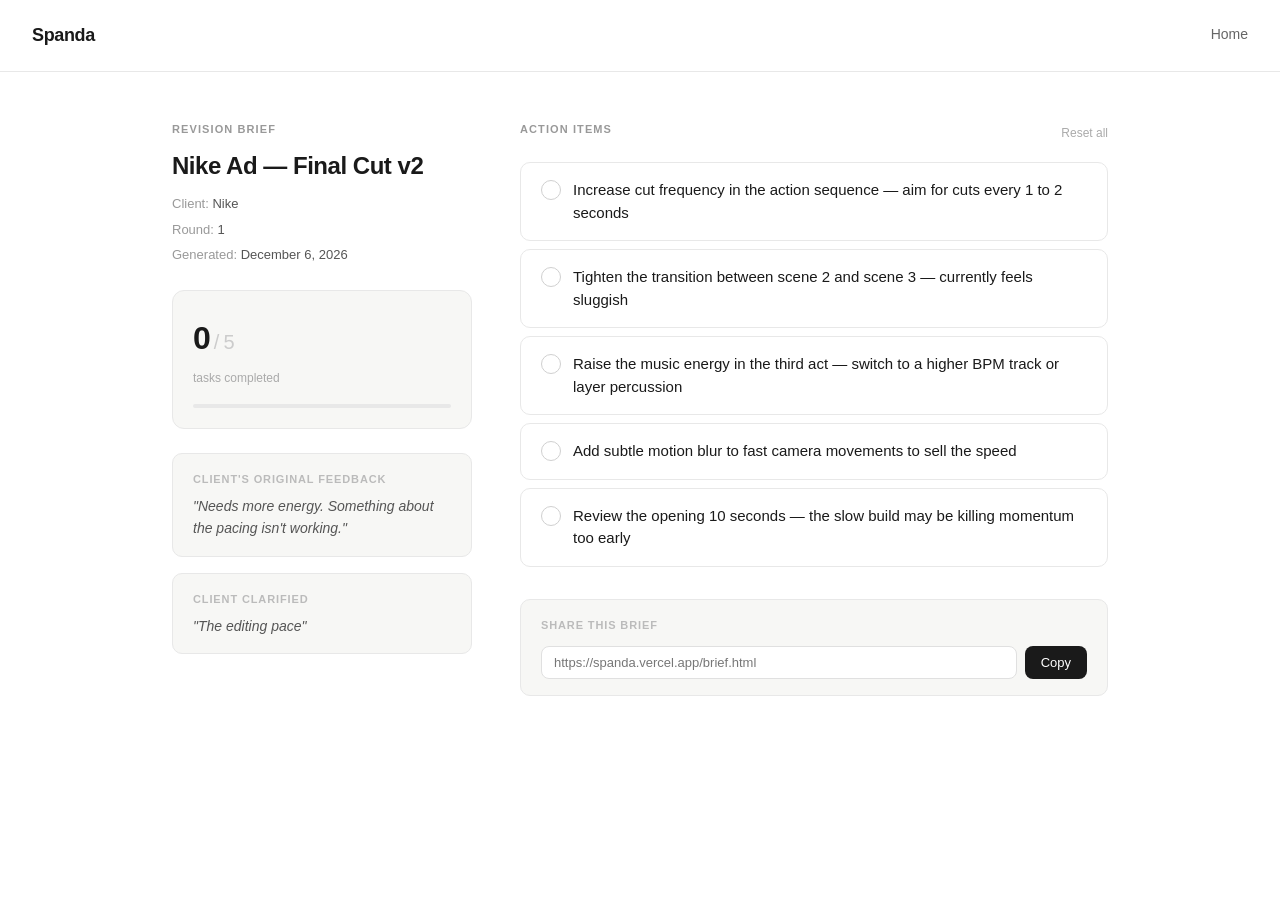
==== brief.html @ 0f5c9bb6 "fix folder structure" ====
<!DOCTYPE html>
<html lang="en">

<head>
  <meta charset="UTF-8">
  <meta name="viewport" content="width=device-width, initial-scale=1.0">
  <title>Revision Brief — Spanda</title>
  <link rel="stylesheet" href="style.css">
  <link rel="stylesheet" href="brief.css">
</head>

<body>

  <!-- HEADER -->
  <header class="site-header">
    <div class="logo">Spanda</div>
    <nav>
      <a href="index.html" class="nav-link">Home</a>
    </nav>
  </header>


  <!-- PAGE BODY -->
  <main class="brief-main">

    <!-- Left: Project info + progress -->
    <div class="brief-left">

      <p class="page-label">Revision brief</p>
      <h1 class="page-title" id="brief-project-name">Nike Ad — Final Cut v2</h1>
      <p class="brief-meta">Client: <span id="brief-client-name">Nike</span></p>
      <p class="brief-meta">Round: <span id="brief-round">1</span></p>
      <p class="brief-meta">Generated: <span id="brief-date"></span></p>

      <!-- Progress ring -->
      <div class="progress-box">
        <div class="progress-numbers">
          <span class="progress-done" id="progress-done">0</span>
          <span class="progress-sep">/</span>
          <span class="progress-total" id="progress-total">0</span>
        </div>
        <p class="progress-label">tasks completed</p>
        <div class="progress-bar-track">
          <div class="progress-bar-fill" id="progress-bar-fill"></div>
        </div>
      </div>

      <!-- Original feedback -->
      <div class="original-feedback-box">
        <p class="original-feedback-label">Client's original feedback</p>
        <p class="original-feedback-text" id="original-feedback-text">
          "Needs more energy. Something about the pacing isn't working."
        </p>
      </div>

      <!-- Client's clarification -->
      <div class="original-feedback-box">
        <p class="original-feedback-label">Client clarified</p>
        <p class="original-feedback-text" id="client-clarification">
          "The editing pace"
        </p>
      </div>

    </div>


    <!-- Right: The task list -->
    <div class="brief-right">

      <div class="tasks-header">
        <p class="page-label">Action items</p>
        <button class="btn-reset" id="reset-btn">Reset all</button>
      </div>

      <!-- Tasks are injected here by JS -->
      <div class="task-list" id="task-list"></div>

      <!-- All done state -->
      <div class="all-done-box" id="all-done-box" style="display:none;">
        <p class="all-done-icon">✓</p>
        <h2 class="all-done-title">All done!</h2>
        <p class="all-done-text">All revision tasks are complete. Time to share the next version with your client.</p>
        <a href="upload.html" class="btn-primary">Upload next version</a>
      </div>

      <!-- Share brief -->
      <div class="share-box">
        <p class="share-label">Share this brief</p>
        <div class="share-row">
          <input
            class="share-input"
            id="share-link"
            type="text"
            value="https://spanda.vercel.app/brief.html"
            readonly
          />
          <button class="btn-copy" id="copy-btn">Copy</button>
        </div>
      </div>

    </div>

  </main>

</body>

<script src="brief.js"></script>

</html>
---- style.css ----
/* ============================================================
   RESET & BASE
   Browsers add their own default styles. This removes them
   so we start from a clean, consistent slate.
   ============================================================ */

* {
  margin: 0;
  padding: 0;
  box-sizing: border-box;
}

body {
  font-family: -apple-system, BlinkMacSystemFont, "Segoe UI", sans-serif;
  font-size: 16px;
  line-height: 1.7;
  color: #1a1a1a;
  background-color: #ffffff;
}

a {
  text-decoration: none;
  color: inherit;
}


/* ============================================================
   HEADER
   ============================================================ */

.site-header {
  display: flex;
  justify-content: space-between;
  align-items: center;
  padding: 1.25rem 2rem;
  border-bottom: 1px solid #e8e8e8;
}

.logo {
  font-size: 18px;
  font-weight: 600;
  letter-spacing: -0.02em;
  color: #1a1a1a;
}

nav {
  display: flex;
  align-items: center;
  gap: 1.5rem;
}

.nav-link {
  font-size: 14px;
  color: #666;
}

.nav-link:hover {
  color: #1a1a1a;
}


/* ============================================================
   BUTTONS
   ============================================================ */

.btn-primary {
  display: inline-block;
  background-color: #1a1a1a;
  color: #ffffff;
  font-size: 14px;
  font-weight: 500;
  padding: 10px 20px;
  border-radius: 8px;
  cursor: pointer;
}

.btn-primary:hover {
  background-color: #333;
}


/* ============================================================
   HERO
   ============================================================ */

.hero {
  text-align: center;
  padding: 5rem 2rem 4rem;
  max-width: 680px;
  margin: 0 auto;
}

.hero-label {
  font-size: 12px;
  font-weight: 600;
  letter-spacing: 0.1em;
  text-transform: uppercase;
  color: #999;
  margin-bottom: 1.25rem;
}

.hero-title {
  font-size: 42px;
  font-weight: 700;
  line-height: 1.2;
  letter-spacing: -0.03em;
  color: #1a1a1a;
  margin-bottom: 1.25rem;
}

.hero-subtitle {
  font-size: 18px;
  color: #555;
  line-height: 1.7;
  margin-bottom: 2rem;
}


/* ============================================================
   DEMO BOX
   ============================================================ */

.demo-section {
  background-color: #f7f7f5;
  padding: 3rem 2rem;
  display: flex;
  justify-content: center;
}

.demo-box {
  background: #ffffff;
  border: 1px solid #e8e8e8;
  border-radius: 12px;
  padding: 2rem;
  max-width: 480px;
  width: 100%;
}

.demo-label {
  font-size: 11px;
  font-weight: 600;
  letter-spacing: 0.1em;
  text-transform: uppercase;
  color: #999;
  margin-bottom: 0.5rem;
}

.demo-quote {
  font-size: 18px;
  color: #1a1a1a;
  font-style: italic;
  margin-bottom: 1.5rem;
}

.demo-question {
  font-size: 15px;
  color: #444;
  margin-bottom: 1rem;
}

.tag-group {
  display: flex;
  flex-wrap: wrap;
  gap: 8px;
}

.tag {
  background: #f0f0ee;
  border: 1px solid #e0e0de;
  border-radius: 6px;
  padding: 6px 14px;
  font-size: 13px;
  color: #333;
  cursor: pointer;
}

.tag:hover {
  background: #e8e8e6;
}


/* ============================================================
   HOW IT WORKS
   ============================================================ */

.how-section {
  padding: 4rem 2rem;
  max-width: 900px;
  margin: 0 auto;
}

.section-label {
  font-size: 11px;
  font-weight: 600;
  letter-spacing: 0.1em;
  text-transform: uppercase;
  color: #999;
  margin-bottom: 2rem;
  text-align: center;
}

.steps-grid {
  display: grid;
  grid-template-columns: repeat(4, 1fr);
  gap: 1rem;
}

.step-card {
  background: #ffffff;
  border: 1px solid #e8e8e8;
  border-radius: 12px;
  padding: 1.5rem;
}

.step-num {
  display: block;
  font-size: 11px;
  font-weight: 600;
  color: #bbb;
  letter-spacing: 0.05em;
  margin-bottom: 0.75rem;
}

.step-title {
  font-size: 15px;
  font-weight: 600;
  color: #1a1a1a;
  margin-bottom: 0.5rem;
}

.step-desc {
  font-size: 13px;
  color: #777;
  line-height: 1.6;
}


/* ============================================================
   REVISION BRIEF
   ============================================================ */

.brief-section {
  background: #f7f7f5;
  padding: 4rem 2rem;
  display: flex;
  flex-direction: column;
  align-items: center;
}

.brief-card {
  background: #ffffff;
  border: 1px solid #e8e8e8;
  border-radius: 12px;
  padding: 2rem;
  max-width: 520px;
  width: 100%;
}

.brief-title {
  font-size: 13px;
  font-weight: 600;
  color: #999;
  text-transform: uppercase;
  letter-spacing: 0.08em;
  margin-bottom: 1.25rem;
}

.brief-list {
  list-style: none;
  padding: 0;
}

.brief-list li {
  font-size: 15px;
  color: #1a1a1a;
  padding: 0.75rem 0;
  padding-left: 1.25rem;
  border-bottom: 1px solid #f0f0ee;
  position: relative;
}

.brief-list li::before {
  content: "→";
  position: absolute;
  left: 0;
  color: #bbb;
}

.brief-list li:last-child {
  border-bottom: none;
}


/* ============================================================
   CTA
   ============================================================ */

.cta-section {
  text-align: center;
  padding: 5rem 2rem;
  max-width: 560px;
  margin: 0 auto;
}

.cta-title {
  font-size: 32px;
  font-weight: 700;
  letter-spacing: -0.02em;
  color: #1a1a1a;
  margin-bottom: 1rem;
}

.cta-subtitle {
  font-size: 16px;
  color: #666;
  margin-bottom: 2rem;
}


/* ============================================================
   FOOTER
   ============================================================ */

.site-footer {
  border-top: 1px solid #e8e8e8;
  padding: 1.5rem 2rem;
  text-align: center;
  font-size: 13px;
  color: #aaa;
}
---- brief.css ----
/* ============================================================
   BRIEF PAGE LAYOUT
   ============================================================ */

.brief-main {
  display: flex;
  gap: 3rem;
  padding: 3rem 2rem;
  max-width: 1000px;
  margin: 0 auto;
}

.brief-left {
  width: 300px;
  flex-shrink: 0;
}

.brief-right {
  flex: 1;
}


/* ============================================================
   PAGE HEADING
   ============================================================ */

.page-label {
  font-size: 11px;
  font-weight: 600;
  letter-spacing: 0.1em;
  text-transform: uppercase;
  color: #999;
  margin-bottom: 0.5rem;
}

.page-title {
  font-size: 24px;
  font-weight: 700;
  letter-spacing: -0.02em;
  color: #1a1a1a;
  margin-bottom: 0.4rem;
}

.brief-meta {
  font-size: 13px;
  color: #999;
  margin-bottom: 0.2rem;
}

.brief-meta span {
  color: #555;
}


/* ============================================================
   PROGRESS BOX
   ============================================================ */

.progress-box {
  background: #f7f7f5;
  border: 1px solid #e8e8e8;
  border-radius: 12px;
  padding: 1.25rem;
  margin: 1.5rem 0;
}

.progress-numbers {
  display: flex;
  align-items: baseline;
  gap: 4px;
  margin-bottom: 2px;
}

.progress-done {
  font-size: 32px;
  font-weight: 700;
  color: #1a1a1a;
  letter-spacing: -0.03em;
}

.progress-sep {
  font-size: 20px;
  color: #ccc;
}

.progress-total {
  font-size: 20px;
  color: #ccc;
}

.progress-label {
  font-size: 12px;
  color: #aaa;
  margin-bottom: 1rem;
}

.progress-bar-track {
  height: 4px;
  background: #e8e8e8;
  border-radius: 4px;
  overflow: hidden;
}

.progress-bar-fill {
  height: 100%;
  background: #1a1a1a;
  border-radius: 4px;
  width: 0%;
  transition: width 0.4s ease;
}


/* ============================================================
   ORIGINAL FEEDBACK
   ============================================================ */

.original-feedback-box {
  background: #f7f7f5;
  border: 1px solid #e8e8e8;
  border-radius: 10px;
  padding: 1rem 1.25rem;
  margin-bottom: 1rem;
}

.original-feedback-label {
  font-size: 11px;
  font-weight: 600;
  letter-spacing: 0.08em;
  text-transform: uppercase;
  color: #bbb;
  margin-bottom: 0.4rem;
}

.original-feedback-text {
  font-size: 14px;
  color: #555;
  font-style: italic;
  line-height: 1.6;
}


/* ============================================================
   TASK LIST
   ============================================================ */

.tasks-header {
  display: flex;
  justify-content: space-between;
  align-items: center;
  margin-bottom: 1rem;
}

.btn-reset {
  font-size: 12px;
  color: #aaa;
  background: none;
  border: none;
  cursor: pointer;
  padding: 0;
}

.btn-reset:hover {
  color: #555;
}

.task-list {
  display: flex;
  flex-direction: column;
  gap: 8px;
  margin-bottom: 2rem;
}

.task-item {
  display: flex;
  align-items: flex-start;
  gap: 12px;
  background: #ffffff;
  border: 1px solid #e8e8e8;
  border-radius: 10px;
  padding: 1rem 1.25rem;
  cursor: pointer;
  transition: border-color 0.15s;
}

.task-item:hover {
  border-color: #ccc;
}

.task-item.completed {
  background: #f7f7f5;
  border-color: #e8e8e8;
}

.task-checkbox {
  width: 20px;
  height: 20px;
  border: 1.5px solid #d0d0d0;
  border-radius: 50%;
  flex-shrink: 0;
  display: flex;
  align-items: center;
  justify-content: center;
  font-size: 11px;
  color: transparent;
  margin-top: 1px;
  transition: all 0.15s;
}

.task-item.completed .task-checkbox {
  background: #1a1a1a;
  border-color: #1a1a1a;
  color: #ffffff;
}

.task-text {
  font-size: 15px;
  color: #1a1a1a;
  line-height: 1.5;
  flex: 1;
}

.task-item.completed .task-text {
  color: #aaa;
  text-decoration: line-through;
}


/* ============================================================
   ALL DONE STATE
   ============================================================ */

.all-done-box {
  text-align: center;
  padding: 2rem;
  background: #f7f7f5;
  border: 1px solid #e8e8e8;
  border-radius: 12px;
  margin-bottom: 2rem;
}

.all-done-icon {
  font-size: 32px;
  margin-bottom: 0.75rem;
}

.all-done-title {
  font-size: 22px;
  font-weight: 700;
  color: #1a1a1a;
  margin-bottom: 0.5rem;
}

.all-done-text {
  font-size: 14px;
  color: #777;
  line-height: 1.6;
  margin-bottom: 1.5rem;
}


/* ============================================================
   SHARE BOX
   ============================================================ */

.share-box {
  background: #f7f7f5;
  border: 1px solid #e8e8e8;
  border-radius: 10px;
  padding: 1rem 1.25rem;
}

.share-label {
  font-size: 11px;
  font-weight: 600;
  letter-spacing: 0.08em;
  text-transform: uppercase;
  color: #bbb;
  margin-bottom: 0.75rem;
}

.share-row {
  display: flex;
  gap: 8px;
}

.share-input {
  flex: 1;
  padding: 8px 12px;
  font-size: 13px;
  color: #777;
  background: #ffffff;
  border: 1px solid #e0e0e0;
  border-radius: 8px;
  outline: none;
  font-family: inherit;
}

.btn-copy {
  padding: 8px 16px;
  font-size: 13px;
  font-weight: 500;
  background: #1a1a1a;
  color: #ffffff;
  border: none;
  border-radius: 8px;
  cursor: pointer;
}

.btn-copy:hover {
  background: #333;
}
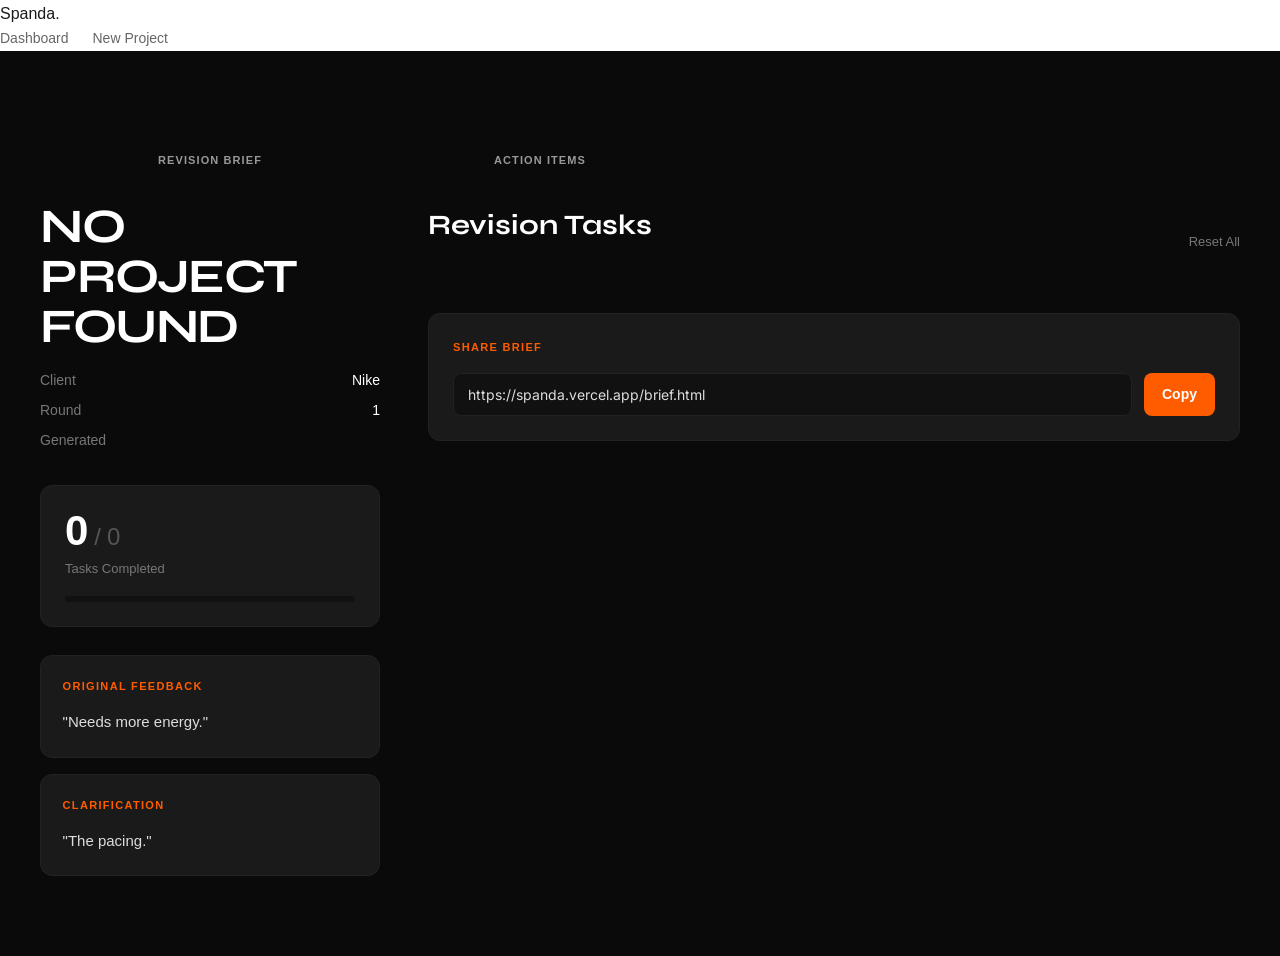
==== commit 20c26f73: "Complete Spanda UI redesign" ====
--- a/brief.html
+++ b/brief.html
@@ -2,108 +2,324 @@
 <html lang="en">
 
 <head>
-  <meta charset="UTF-8">
-  <meta name="viewport" content="width=device-width, initial-scale=1.0">
-  <title>Revision Brief — Spanda</title>
-  <link rel="stylesheet" href="style.css">
-  <link rel="stylesheet" href="brief.css">
+
+    <meta charset="UTF-8">
+    <meta name="viewport" content="width=device-width, initial-scale=1.0">
+
+    <title>Revision Brief — Spanda</title>
+
+    <link rel="preconnect" href="https://fonts.googleapis.com">
+    <link rel="preconnect" href="https://fonts.gstatic.com" crossorigin>
+
+    <link href="https://fonts.googleapis.com/css2?family=Syne:wght@400;600;700;800&family=Inter:wght@300;400;500;600&display=swap" rel="stylesheet">
+
+    <link rel="stylesheet" href="style.css">
+    <link rel="stylesheet" href="brief.css">
+
 </head>
 
 <body>
 
-  <!-- HEADER -->
-  <header class="site-header">
-    <div class="logo">Spanda</div>
-    <nav>
-      <a href="index.html" class="nav-link">Home</a>
+<header class="header">
+
+    <div class="header-logo">
+        Spanda<span>.</span>
+    </div>
+
+    <nav class="header-nav">
+
+        <a href="dashboard.html" class="nav-link">
+            Dashboard
+        </a>
+
+        <a href="upload.html" class="nav-link">
+            New Project
+        </a>
+
     </nav>
-  </header>
-
-
-  <!-- PAGE BODY -->
-  <main class="brief-main">
-
-    <!-- Left: Project info + progress -->
-    <div class="brief-left">
-
-      <p class="page-label">Revision brief</p>
-      <h1 class="page-title" id="brief-project-name">Nike Ad — Final Cut v2</h1>
-      <p class="brief-meta">Client: <span id="brief-client-name">Nike</span></p>
-      <p class="brief-meta">Round: <span id="brief-round">1</span></p>
-      <p class="brief-meta">Generated: <span id="brief-date"></span></p>
-
-      <!-- Progress ring -->
-      <div class="progress-box">
+
+</header>
+
+
+<main class="brief-main">
+
+<div class="brief-container">
+
+
+<!-- ===========================================================
+LEFT
+=========================================================== -->
+
+<section class="brief-left">
+
+    <p class="section-label">
+        Revision Brief
+    </p>
+
+    <h1
+        class="brief-title"
+        id="brief-project-name">
+
+        Nike Ad — Final Cut v2
+
+    </h1>
+
+    <div class="brief-meta-group">
+
+        <p class="brief-meta">
+
+            Client
+
+            <span id="brief-client-name">
+
+                Nike
+
+            </span>
+
+        </p>
+
+        <p class="brief-meta">
+
+            Round
+
+            <span id="brief-round">
+
+                1
+
+            </span>
+
+        </p>
+
+        <p class="brief-meta">
+
+            Generated
+
+            <span id="brief-date"></span>
+
+        </p>
+
+    </div>
+
+
+    <!-- Progress -->
+
+    <div class="progress-box">
+
         <div class="progress-numbers">
-          <span class="progress-done" id="progress-done">0</span>
-          <span class="progress-sep">/</span>
-          <span class="progress-total" id="progress-total">0</span>
-        </div>
-        <p class="progress-label">tasks completed</p>
+
+            <span
+                class="progress-done"
+                id="progress-done">
+
+                0
+
+            </span>
+
+            <span class="progress-sep">
+                /
+            </span>
+
+            <span
+                class="progress-total"
+                id="progress-total">
+
+                0
+
+            </span>
+
+        </div>
+
+        <p class="progress-label">
+
+            Tasks Completed
+
+        </p>
+
         <div class="progress-bar-track">
-          <div class="progress-bar-fill" id="progress-bar-fill"></div>
-        </div>
-      </div>
-
-      <!-- Original feedback -->
-      <div class="original-feedback-box">
-        <p class="original-feedback-label">Client's original feedback</p>
-        <p class="original-feedback-text" id="original-feedback-text">
-          "Needs more energy. Something about the pacing isn't working."
-        </p>
-      </div>
-
-      <!-- Client's clarification -->
-      <div class="original-feedback-box">
-        <p class="original-feedback-label">Client clarified</p>
-        <p class="original-feedback-text" id="client-clarification">
-          "The editing pace"
-        </p>
-      </div>
-
-    </div>
-
-
-    <!-- Right: The task list -->
-    <div class="brief-right">
-
-      <div class="tasks-header">
-        <p class="page-label">Action items</p>
-        <button class="btn-reset" id="reset-btn">Reset all</button>
-      </div>
-
-      <!-- Tasks are injected here by JS -->
-      <div class="task-list" id="task-list"></div>
-
-      <!-- All done state -->
-      <div class="all-done-box" id="all-done-box" style="display:none;">
-        <p class="all-done-icon">✓</p>
-        <h2 class="all-done-title">All done!</h2>
-        <p class="all-done-text">All revision tasks are complete. Time to share the next version with your client.</p>
-        <a href="upload.html" class="btn-primary">Upload next version</a>
-      </div>
-
-      <!-- Share brief -->
-      <div class="share-box">
-        <p class="share-label">Share this brief</p>
+
+            <div
+                class="progress-bar-fill"
+                id="progress-bar-fill">
+            </div>
+
+        </div>
+
+    </div>
+
+
+
+    <!-- Feedback -->
+
+    <div class="context-card">
+
+        <p class="context-label">
+
+            Original Feedback
+
+        </p>
+
+        <p
+            class="context-text"
+            id="original-feedback-text">
+
+            "Needs more energy."
+
+        </p>
+
+    </div>
+
+
+
+    <!-- Clarification -->
+
+    <div class="context-card">
+
+        <p class="context-label">
+
+            Clarification
+
+        </p>
+
+        <p
+            class="context-text"
+            id="client-clarification">
+
+            "The pacing."
+
+        </p>
+
+    </div>
+
+</section>
+
+
+
+<!-- ===========================================================
+RIGHT
+=========================================================== -->
+
+<section class="brief-right">
+
+    <div class="tasks-header">
+
+        <div>
+
+            <p class="section-label">
+
+                Action Items
+
+            </p>
+
+            <h2 class="tasks-title">
+
+                Revision Tasks
+
+            </h2>
+
+        </div>
+
+        <button
+            class="btn-reset"
+            id="reset-btn">
+
+            Reset All
+
+        </button>
+
+    </div>
+
+
+    <div
+        class="task-list"
+        id="task-list">
+    </div>
+
+
+
+    <!-- Finished -->
+
+    <div
+        class="all-done-box"
+        id="all-done-box"
+        style="display:none;">
+
+        <div class="all-done-icon">
+
+            ✓
+
+        </div>
+
+        <h2 class="all-done-title">
+
+            Revision Complete
+
+        </h2>
+
+        <p class="all-done-text">
+
+            Every task has been completed.
+            You're ready to send the next version to your client.
+
+        </p>
+
+        <a
+            href="upload.html"
+            class="btn-primary">
+
+            Upload Next Version
+
+        </a>
+
+    </div>
+
+
+
+    <!-- Share -->
+
+    <div class="share-box">
+
+        <p class="share-label">
+
+            Share Brief
+
+        </p>
+
         <div class="share-row">
-          <input
-            class="share-input"
-            id="share-link"
-            type="text"
-            value="https://spanda.vercel.app/brief.html"
-            readonly
-          />
-          <button class="btn-copy" id="copy-btn">Copy</button>
-        </div>
-      </div>
-
-    </div>
-
-  </main>
+
+            <input
+
+                class="share-input"
+
+                id="share-link"
+
+                type="text"
+
+                value="https://spanda.vercel.app/brief.html"
+
+                readonly>
+
+            <button
+
+                class="btn-copy"
+
+                id="copy-btn">
+
+                Copy
+
+            </button>
+
+        </div>
+
+    </div>
+
+</section>
+
+</div>
+
+</main>
+
+<script src="brief.js"></script>
 
 </body>
 
-<script src="brief.js"></script>
-
 </html>
--- a/brief.css
+++ b/brief.css
@@ -1,311 +1,617 @@
 /* ============================================================
    BRIEF PAGE LAYOUT
-   ============================================================ */
-
-.brief-main {
-  display: flex;
-  gap: 3rem;
-  padding: 3rem 2rem;
-  max-width: 1000px;
-  margin: 0 auto;
-}
-
-.brief-left {
-  width: 300px;
-  flex-shrink: 0;
-}
-
-.brief-right {
-  flex: 1;
-}
-
-
-/* ============================================================
-   PAGE HEADING
-   ============================================================ */
-
-.page-label {
-  font-size: 11px;
-  font-weight: 600;
-  letter-spacing: 0.1em;
-  text-transform: uppercase;
-  color: #999;
-  margin-bottom: 0.5rem;
-}
-
-.page-title {
-  font-size: 24px;
-  font-weight: 700;
-  letter-spacing: -0.02em;
-  color: #1a1a1a;
-  margin-bottom: 0.4rem;
-}
-
-.brief-meta {
-  font-size: 13px;
-  color: #999;
-  margin-bottom: 0.2rem;
-}
-
-.brief-meta span {
-  color: #555;
-}
-
-
-/* ============================================================
-   PROGRESS BOX
-   ============================================================ */
-
-.progress-box {
-  background: #f7f7f5;
-  border: 1px solid #e8e8e8;
-  border-radius: 12px;
-  padding: 1.25rem;
-  margin: 1.5rem 0;
-}
-
-.progress-numbers {
-  display: flex;
-  align-items: baseline;
-  gap: 4px;
-  margin-bottom: 2px;
-}
-
-.progress-done {
-  font-size: 32px;
-  font-weight: 700;
-  color: #1a1a1a;
-  letter-spacing: -0.03em;
-}
-
-.progress-sep {
-  font-size: 20px;
-  color: #ccc;
-}
-
-.progress-total {
-  font-size: 20px;
-  color: #ccc;
-}
-
-.progress-label {
-  font-size: 12px;
-  color: #aaa;
-  margin-bottom: 1rem;
-}
-
-.progress-bar-track {
-  height: 4px;
-  background: #e8e8e8;
-  border-radius: 4px;
-  overflow: hidden;
-}
-
-.progress-bar-fill {
-  height: 100%;
-  background: #1a1a1a;
-  border-radius: 4px;
-  width: 0%;
-  transition: width 0.4s ease;
-}
-
-
-/* ============================================================
-   ORIGINAL FEEDBACK
-   ============================================================ */
-
-.original-feedback-box {
-  background: #f7f7f5;
-  border: 1px solid #e8e8e8;
-  border-radius: 10px;
-  padding: 1rem 1.25rem;
-  margin-bottom: 1rem;
-}
-
-.original-feedback-label {
-  font-size: 11px;
-  font-weight: 600;
-  letter-spacing: 0.08em;
-  text-transform: uppercase;
-  color: #bbb;
-  margin-bottom: 0.4rem;
-}
-
-.original-feedback-text {
-  font-size: 14px;
-  color: #555;
-  font-style: italic;
-  line-height: 1.6;
-}
-
-
+============================================================ */
+
+.brief-main{
+    background:#0A0A0A;
+    min-height:100vh;
+    padding:100px 2.5rem 4rem;
+}
+
+.brief-container{
+
+    max-width:1200px;
+    margin:auto;
+
+    display:grid;
+    grid-template-columns:340px 1fr;
+    gap:3rem;
+
+    align-items:start;
+
+}
+
+
+/* ============================================================
+   LEFT SIDEBAR
+============================================================ */
+
+.brief-left{
+
+    position:sticky;
+    top:100px;
+
+}
+
+.brief-title{
+
+    font-family:'Syne',sans-serif;
+
+    font-size:clamp(34px,4vw,48px);
+
+    font-weight:700;
+
+    line-height:1.05;
+
+    letter-spacing:-.03em;
+
+    color:#FFFFFF;
+
+    margin-bottom:1rem;
+
+}
+
+.brief-meta-group{
+
+    display:flex;
+    flex-direction:column;
+    gap:.4rem;
+
+    margin-bottom:2rem;
+
+}
+
+.brief-meta{
+
+    display:flex;
+    justify-content:space-between;
+
+    font-size:14px;
+
+    color:#777777;
+
+}
+
+.brief-meta span{
+
+    color:#FFFFFF;
+
+    font-weight:500;
+
+}
+
+
+/* ============================================================
+   PROGRESS
+============================================================ */
+
+.progress-box{
+
+    background:#1A1A1A;
+
+    border:1px solid #222222;
+
+    border-radius:12px;
+
+    padding:1.5rem;
+
+    margin-bottom:1.75rem;
+
+}
+
+.progress-numbers{
+
+    display:flex;
+    align-items:flex-end;
+
+    gap:6px;
+
+    margin-bottom:.35rem;
+
+}
+
+.progress-done{
+
+    font-size:42px;
+
+    font-weight:700;
+
+    color:#FFFFFF;
+
+    line-height:1;
+
+}
+
+.progress-sep,
+.progress-total{
+
+    font-size:24px;
+
+    color:#555555;
+
+    line-height:1.2;
+
+}
+
+.progress-label{
+
+    color:#777777;
+
+    font-size:13px;
+
+    margin-bottom:1rem;
+
+}
+
+.progress-bar-track{
+
+    width:100%;
+    height:6px;
+
+    background:#111111;
+
+    border-radius:999px;
+
+    overflow:hidden;
+
+}
+
+.progress-bar-fill{
+
+    width:0;
+
+    height:100%;
+
+    background:#FF5C00;
+
+    transition:width .35s ease;
+
+}
+
+
+/* ============================================================
+   CONTEXT CARDS
+============================================================ */
+
+.context-card{
+
+    background:#1A1A1A;
+
+    border:1px solid #222222;
+
+    border-radius:12px;
+
+    padding:1.35rem;
+
+    margin-bottom:1rem;
+
+}
+
+.context-label{
+
+    font-size:11px;
+
+    font-weight:600;
+
+    letter-spacing:.12em;
+
+    text-transform:uppercase;
+
+    color:#FF5C00;
+
+    margin-bottom:.75rem;
+
+}
+
+.context-text{
+
+    color:#DDDDDD;
+
+    font-size:15px;
+
+    line-height:1.8;
+
+}
+
+
+/* ============================================================
+   RIGHT PANEL
+============================================================ */
+
+.brief-right{
+
+    min-width:0;
+
+}
+
+
+/* ============================================================
+   TASK HEADER
+============================================================ */
+
+.tasks-header{
+
+    display:flex;
+
+    justify-content:space-between;
+
+    align-items:flex-end;
+
+    gap:2rem;
+
+    margin-bottom:2rem;
+
+}
+
+.tasks-title{
+
+    font-family:'Syne',sans-serif;
+
+    font-size:28px;
+
+    font-weight:700;
+
+    color:#FFFFFF;
+
+    margin-top:.35rem;
+
+}
+
+.btn-reset{
+
+    background:transparent;
+
+    border:none;
+
+    color:#777777;
+
+    font-size:13px;
+
+    cursor:pointer;
+
+    transition:color .18s ease;
+
+}
+
+.btn-reset:hover{
+
+    color:#FF5C00;
+
+}
 /* ============================================================
    TASK LIST
-   ============================================================ */
-
-.tasks-header {
-  display: flex;
-  justify-content: space-between;
-  align-items: center;
-  margin-bottom: 1rem;
-}
-
-.btn-reset {
-  font-size: 12px;
-  color: #aaa;
-  background: none;
-  border: none;
-  cursor: pointer;
-  padding: 0;
-}
-
-.btn-reset:hover {
-  color: #555;
-}
-
-.task-list {
-  display: flex;
-  flex-direction: column;
-  gap: 8px;
-  margin-bottom: 2rem;
-}
-
-.task-item {
-  display: flex;
-  align-items: flex-start;
-  gap: 12px;
-  background: #ffffff;
-  border: 1px solid #e8e8e8;
-  border-radius: 10px;
-  padding: 1rem 1.25rem;
-  cursor: pointer;
-  transition: border-color 0.15s;
-}
-
-.task-item:hover {
-  border-color: #ccc;
-}
-
-.task-item.completed {
-  background: #f7f7f5;
-  border-color: #e8e8e8;
-}
-
-.task-checkbox {
-  width: 20px;
-  height: 20px;
-  border: 1.5px solid #d0d0d0;
-  border-radius: 50%;
-  flex-shrink: 0;
-  display: flex;
-  align-items: center;
-  justify-content: center;
-  font-size: 11px;
-  color: transparent;
-  margin-top: 1px;
-  transition: all 0.15s;
-}
-
-.task-item.completed .task-checkbox {
-  background: #1a1a1a;
-  border-color: #1a1a1a;
-  color: #ffffff;
-}
-
-.task-text {
-  font-size: 15px;
-  color: #1a1a1a;
-  line-height: 1.5;
-  flex: 1;
-}
-
-.task-item.completed .task-text {
-  color: #aaa;
-  text-decoration: line-through;
-}
-
-
-/* ============================================================
-   ALL DONE STATE
-   ============================================================ */
-
-.all-done-box {
-  text-align: center;
-  padding: 2rem;
-  background: #f7f7f5;
-  border: 1px solid #e8e8e8;
-  border-radius: 12px;
-  margin-bottom: 2rem;
-}
-
-.all-done-icon {
-  font-size: 32px;
-  margin-bottom: 0.75rem;
-}
-
-.all-done-title {
-  font-size: 22px;
-  font-weight: 700;
-  color: #1a1a1a;
-  margin-bottom: 0.5rem;
-}
-
-.all-done-text {
-  font-size: 14px;
-  color: #777;
-  line-height: 1.6;
-  margin-bottom: 1.5rem;
+============================================================ */
+
+.task-list{
+
+    display:flex;
+    flex-direction:column;
+
+    gap:1rem;
+
+    margin-bottom:2rem;
+
+}
+
+.task-item{
+
+    display:flex;
+    align-items:flex-start;
+
+    gap:1rem;
+
+    padding:1.25rem;
+
+    background:#1A1A1A;
+
+    border:1px solid #222222;
+
+    border-radius:12px;
+
+    cursor:pointer;
+
+    transition:
+        border-color .18s ease,
+        transform .18s ease,
+        background .18s ease;
+
+}
+
+.task-item:hover{
+
+    border-color:#FF5C00;
+
+    transform:translateY(-2px);
+
+}
+
+.task-item.completed{
+
+    background:#111111;
+
+    border-color:#2F2F2F;
+
+}
+
+.task-checkbox{
+
+    width:22px;
+    height:22px;
+
+    border-radius:50%;
+
+    border:2px solid #555555;
+
+    flex-shrink:0;
+
+    display:flex;
+    justify-content:center;
+    align-items:center;
+
+    color:transparent;
+
+    font-size:12px;
+
+    transition:all .18s ease;
+
+    margin-top:2px;
+
+}
+
+.task-item.completed .task-checkbox{
+
+    background:#FF5C00;
+
+    border-color:#FF5C00;
+
+    color:#FFFFFF;
+
+}
+
+.task-text{
+
+    flex:1;
+
+    color:#F5F5F5;
+
+    font-size:15px;
+
+    line-height:1.8;
+
+}
+
+.task-item.completed .task-text{
+
+    color:#777777;
+
+    text-decoration:line-through;
+
+}
+
+
+/* ============================================================
+   ALL DONE
+============================================================ */
+
+.all-done-box{
+
+    text-align:center;
+
+    background:#1A1A1A;
+
+    border:1px solid #222222;
+
+    border-radius:12px;
+
+    padding:3rem 2rem;
+
+    margin-bottom:2rem;
+
+}
+
+.all-done-icon{
+
+    width:72px;
+    height:72px;
+
+    margin:0 auto 1.25rem;
+
+    border-radius:50%;
+
+    display:flex;
+    justify-content:center;
+    align-items:center;
+
+    background:rgba(255,92,0,.12);
+
+    color:#FF5C00;
+
+    font-size:32px;
+
+    font-weight:700;
+
+}
+
+.all-done-title{
+
+    font-family:'Syne',sans-serif;
+
+    font-size:34px;
+
+    color:#FFFFFF;
+
+    margin-bottom:.75rem;
+
+}
+
+.all-done-text{
+
+    max-width:420px;
+
+    margin:0 auto 2rem;
+
+    color:#777777;
+
+    line-height:1.8;
+
 }
 
 
 /* ============================================================
    SHARE BOX
-   ============================================================ */
-
-.share-box {
-  background: #f7f7f5;
-  border: 1px solid #e8e8e8;
-  border-radius: 10px;
-  padding: 1rem 1.25rem;
-}
-
-.share-label {
-  font-size: 11px;
-  font-weight: 600;
-  letter-spacing: 0.08em;
-  text-transform: uppercase;
-  color: #bbb;
-  margin-bottom: 0.75rem;
-}
-
-.share-row {
-  display: flex;
-  gap: 8px;
-}
-
-.share-input {
-  flex: 1;
-  padding: 8px 12px;
-  font-size: 13px;
-  color: #777;
-  background: #ffffff;
-  border: 1px solid #e0e0e0;
-  border-radius: 8px;
-  outline: none;
-  font-family: inherit;
-}
-
-.btn-copy {
-  padding: 8px 16px;
-  font-size: 13px;
-  font-weight: 500;
-  background: #1a1a1a;
-  color: #ffffff;
-  border: none;
-  border-radius: 8px;
-  cursor: pointer;
-}
-
-.btn-copy:hover {
-  background: #333;
+============================================================ */
+
+.share-box{
+
+    background:#1A1A1A;
+
+    border:1px solid #222222;
+
+    border-radius:12px;
+
+    padding:1.5rem;
+
+}
+
+.share-label{
+
+    font-size:11px;
+
+    font-weight:600;
+
+    letter-spacing:.12em;
+
+    text-transform:uppercase;
+
+    color:#FF5C00;
+
+    margin-bottom:1rem;
+
+}
+
+.share-row{
+
+    display:flex;
+
+    gap:.75rem;
+
+}
+
+.share-input{
+
+    flex:1;
+
+    padding:12px 14px;
+
+    background:#111111;
+
+    color:#DDDDDD;
+
+    border:1px solid #222222;
+
+    border-radius:8px;
+
+    outline:none;
+
+    font-size:14px;
+
+    font-family:'Inter',sans-serif;
+
+}
+
+.share-input:focus{
+
+    border-color:#FF5C00;
+
+}
+
+.btn-copy{
+
+    padding:12px 18px;
+
+    background:#FF5C00;
+
+    color:#FFFFFF;
+
+    border:none;
+
+    border-radius:8px;
+
+    font-size:14px;
+
+    font-weight:600;
+
+    cursor:pointer;
+
+    transition:opacity .18s ease;
+
+}
+
+.btn-copy:hover{
+
+    opacity:.9;
+
+}
+
+
+/* ============================================================
+   RESPONSIVE
+============================================================ */
+
+@media (max-width:980px){
+
+    .brief-container{
+
+        grid-template-columns:1fr;
+
+    }
+
+    .brief-left{
+
+        position:static;
+
+    }
+
+    .tasks-header{
+
+        flex-direction:column;
+        align-items:flex-start;
+        gap:1rem;
+
+    }
+
+}
+
+@media (max-width:640px){
+
+    .brief-main{
+
+        padding:90px 1.25rem 2.5rem;
+
+    }
+
+    .brief-title{
+
+        font-size:36px;
+
+    }
+
+    .tasks-title{
+
+        font-size:24px;
+
+    }
+
+    .share-row{
+
+        flex-direction:column;
+
+    }
+
+    .btn-copy{
+
+        width:100%;
+
+    }
+
 }
